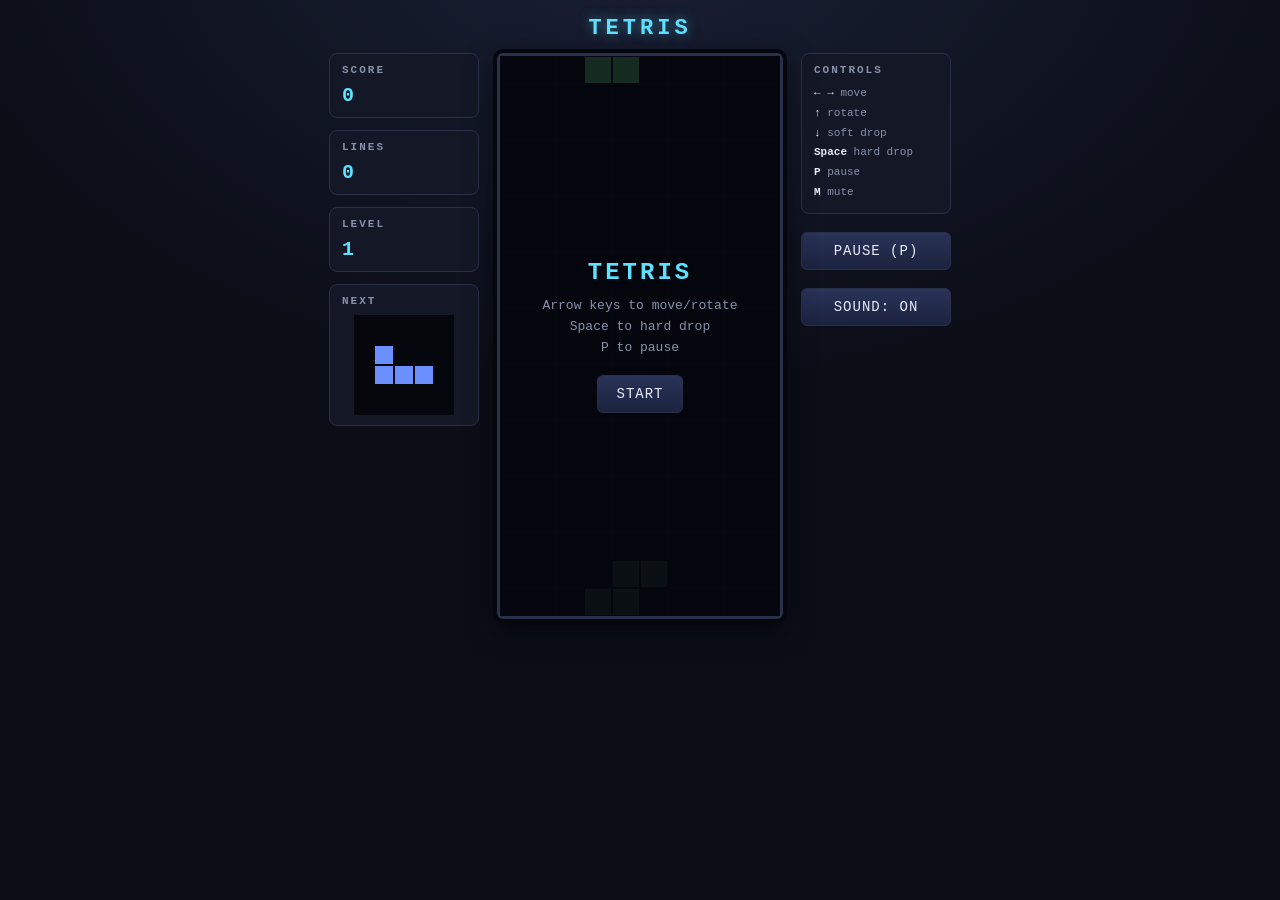
==== index.html @ 600af1f1 "Jdjsnd" ====
<!DOCTYPE html>
<html lang="en">
<head>
<meta charset="UTF-8">
<meta name="viewport" content="width=device-width, initial-scale=1.0, maximum-scale=1.0, user-scalable=no">
<title>Classic Tetris</title>
<style>
  :root{
    --bg:#0b0e17;
    --panel:#141826;
    --panel-border:#2a3049;
    --accent:#5ee1ff;
    --text:#e7ecf7;
    --muted:#8891ab;
    --cell:28px;
  }
  *{box-sizing:border-box;-webkit-tap-highlight-color:transparent;}
  html,body{
    margin:0;padding:0;height:100%;
    background:radial-gradient(1200px 800px at 50% -10%, #1a2036 0%, var(--bg) 60%);
    color:var(--text);
    font-family:'Courier New', ui-monospace, Menlo, monospace;
    overscroll-behavior:none;
    touch-action:none;
    user-select:none;
  }
  #app{
    display:flex;
    flex-direction:column;
    align-items:center;
    min-height:100%;
    padding:16px 12px 12px;
  }
  h1{
    margin:0 0 12px;
    font-size:22px;
    letter-spacing:4px;
    color:var(--accent);
    text-shadow:0 0 12px rgba(94,225,255,.5);
  }
  .layout{
    display:flex;
    gap:18px;
    align-items:flex-start;
    justify-content:center;
    flex-wrap:wrap;
  }
  #boardWrap{
    position:relative;
    border:3px solid var(--panel-border);
    border-radius:6px;
    background:#05070d;
    box-shadow:0 0 0 4px #05070d, 0 10px 30px rgba(0,0,0,.6), inset 0 0 40px rgba(94,225,255,.03);
  }
  canvas{display:block;}
  #overlay{
    position:absolute;
    inset:0;
    display:none;
    align-items:center;
    justify-content:center;
    flex-direction:column;
    gap:10px;
    background:rgba(5,7,13,.85);
    text-align:center;
    padding:20px;
  }
  #overlay.show{display:flex;}
  #overlay h2{
    margin:0;
    color:var(--accent);
    font-size:24px;
    letter-spacing:3px;
  }
  #overlay p{margin:0;color:var(--muted);font-size:13px;line-height:1.6;}
  .btn{
    background:linear-gradient(180deg,#2a3358,#1c2340);
    border:1px solid var(--panel-border);
    color:var(--text);
    padding:10px 18px;
    border-radius:6px;
    font-family:inherit;
    font-size:14px;
    letter-spacing:1px;
    cursor:pointer;
    margin-top:6px;
  }
  .btn:active{transform:translateY(1px);}
  .side{
    display:flex;
    flex-direction:column;
    gap:12px;
    width:150px;
  }
  .panel{
    background:var(--panel);
    border:1px solid var(--panel-border);
    border-radius:8px;
    padding:10px 12px;
  }
  .panel h3{
    margin:0 0 8px;
    font-size:11px;
    letter-spacing:2px;
    color:var(--muted);
    text-transform:uppercase;
  }
  .stat{
    font-size:20px;
    color:var(--accent);
    font-weight:bold;
  }
  #nextCanvas{display:block;margin:0 auto;}
  .controlsInfo{font-size:11px;color:var(--muted);line-height:1.8;}
  .controlsInfo b{color:var(--text);}
  #soundToggle{width:100%;}
  #pauseBtn{width:100%;}

  /* Mobile touch controls */
  #touchControls{
    display:none;
    margin-top:14px;
    width:100%;
    max-width:420px;
    flex-direction:column;
    gap:8px;
  }
  .touchRow{display:flex;gap:8px;justify-content:center;}
  .tbtn{
    flex:1;
    background:linear-gradient(180deg,#2a3358,#1c2340);
    border:1px solid var(--panel-border);
    color:var(--text);
    font-size:20px;
    padding:16px 0;
    border-radius:8px;
    text-align:center;
  }
  .tbtn:active{background:#3a4478;}
  .tbtn.wide{flex:2;}

  @media (max-width: 720px){
    #touchControls{display:flex;}
    h1{font-size:18px;}
    .layout{gap:10px;}
    .side{width:110px;}
    .stat{font-size:16px;}
    .panel{padding:8px;}
    .controlsInfo{display:none;}
  }
</style>
</head>
<body>
<div id="app">
  <h1>TETRIS</h1>
  <div class="layout">
    <div class="side">
      <div class="panel">
        <h3>Score</h3>
        <div class="stat" id="scoreVal">0</div>
      </div>
      <div class="panel">
        <h3>Lines</h3>
        <div class="stat" id="linesVal">0</div>
      </div>
      <div class="panel">
        <h3>Level</h3>
        <div class="stat" id="levelVal">1</div>
      </div>
      <div class="panel">
        <h3>Next</h3>
        <canvas id="nextCanvas" width="100" height="100"></canvas>
      </div>
    </div>

    <div id="boardWrap">
      <canvas id="board" width="280" height="560"></canvas>
      <div id="overlay" class="show">
        <h2 id="overlayTitle">TETRIS</h2>
        <p id="overlayText">Arrow keys to move/rotate<br>Space to hard drop<br>P to pause</p>
        <button class="btn" id="startBtn">START</button>
      </div>
    </div>

    <div class="side">
      <div class="panel">
        <h3>Controls</h3>
        <div class="controlsInfo">
          <b>&larr; &rarr;</b> move<br>
          <b>&uarr;</b> rotate<br>
          <b>&darr;</b> soft drop<br>
          <b>Space</b> hard drop<br>
          <b>P</b> pause<br>
          <b>M</b> mute
        </div>
      </div>
      <button class="btn" id="pauseBtn">PAUSE (P)</button>
      <button class="btn" id="soundToggle">SOUND: ON</button>
    </div>
  </div>

  <div id="touchControls">
    <div class="touchRow">
      <div class="tbtn" id="tLeft">&larr;</div>
      <div class="tbtn" id="tRotate">&uarr;</div>
      <div class="tbtn" id="tRight">&rarr;</div>
    </div>
    <div class="touchRow">
      <div class="tbtn wide" id="tDown">&darr; SOFT</div>
      <div class="tbtn wide" id="tDrop">DROP</div>
    </div>
    <div class="touchRow">
      <div class="tbtn" id="tPause">PAUSE</div>
      <div class="tbtn" id="tSound">SOUND</div>
    </div>
  </div>
</div>

<script>
(function(){
  "use strict";

  // ---------- Config ----------
  const COLS = 10, ROWS = 20;
  let CELL = 28;
  const canvas = document.getElementById('board');
  const ctx = canvas.getContext('2d');
  const nextCanvas = document.getElementById('nextCanvas');
  const nctx = nextCanvas.getContext('2d');

  function fitCanvas(){
    // Fit board to viewport on small screens
    const maxW = Math.min(window.innerWidth - 24, 400);
    const wrapW = Math.min(maxW, 280);
    CELL = Math.floor(wrapW / COLS);
    canvas.width = CELL * COLS;
    canvas.height = CELL * ROWS;
  }
  fitCanvas();
  window.addEventListener('resize', ()=>{ fitCanvas(); draw(); });

  const COLORS = {
    I:'#5ee1ff', O:'#ffe45e', T:'#c06bff', S:'#6bff8f',
    Z:'#ff6b6b', J:'#6b8fff', L:'#ffab5e'
  };

  const SHAPES = {
    I: [[0,1],[1,1],[2,1],[3,1]],
    O: [[1,0],[2,0],[1,1],[2,1]],
    T: [[1,0],[0,1],[1,1],[2,1]],
    S: [[1,0],[2,0],[0,1],[1,1]],
    Z: [[0,0],[1,0],[1,1],[2,1]],
    J: [[0,0],[0,1],[1,1],[2,1]],
    L: [[2,0],[0,1],[1,1],[2,1]]
  };
  const PIECE_KEYS = Object.keys(SHAPES);

  // ---------- Audio (WebAudio, no external files) ----------
  let audioCtx = null;
  let soundOn = true;
  function ensureAudio(){
    if(!audioCtx){
      try{ audioCtx = new (window.AudioContext || window.webkitAudioContext)(); }catch(e){ soundOn=false; }
    }
  }
  function beep(freq, dur, type, vol){
    if(!soundOn) return;
    ensureAudio();
    if(!audioCtx) return;
    const t0 = audioCtx.currentTime;
    const osc = audioCtx.createOscillator();
    const gain = audioCtx.createGain();
    osc.type = type || 'square';
    osc.frequency.setValueAtTime(freq, t0);
    gain.gain.setValueAtTime((vol!==undefined?vol:0.15), t0);
    gain.gain.exponentialRampToValueAtTime(0.001, t0 + dur);
    osc.connect(gain).connect(audioCtx.destination);
    osc.start(t0);
    osc.stop(t0 + dur);
  }
  const sfx = {
    move: ()=>beep(220,0.05,'square',0.06),
    rotate: ()=>beep(330,0.07,'square',0.08),
    drop: ()=>beep(110,0.08,'sawtooth',0.12),
    lock: ()=>beep(150,0.06,'square',0.1),
    lineClear: (n)=>{
      const base = 440;
      for(let i=0;i<n;i++){
        setTimeout(()=>beep(base + i*140, 0.12, 'triangle', 0.15), i*70);
      }
    },
    levelUp: ()=>{ beep(523,0.1,'triangle',0.15); setTimeout(()=>beep(659,0.12,'triangle',0.15),100); setTimeout(()=>beep(784,0.18,'triangle',0.18),220); },
    gameOver: ()=>{ beep(220,0.2,'sawtooth',0.15); setTimeout(()=>beep(175,0.2,'sawtooth',0.15),200); setTimeout(()=>beep(110,0.4,'sawtooth',0.18),400); }
  };

  // ---------- Game state ----------
  let grid, current, nextPiece, score, lines, level, dropInterval, dropTimer, lastTime;
  let gameOver, paused, running;
  let softDropping = false;

  function emptyGrid(){
    const g = [];
    for(let r=0;r<ROWS;r++) g.push(new Array(COLS).fill(null));
    return g;
  }

  function randomPiece(){
    const key = PIECE_KEYS[Math.floor(Math.random()*PIECE_KEYS.length)];
    return newPieceFromKey(key);
  }
  function newPieceFromKey(key){
    return {
      key: key,
      cells: SHAPES[key].map(c=>c.slice()),
      color: COLORS[key],
      x: 3, y: -1,
      rot: 0
    };
  }

  function resetGame(){
    grid = emptyGrid();
    score = 0; lines = 0; level = 1;
    dropInterval = 800;
    gameOver = false; paused = false;
    current = randomPiece();
    nextPiece = randomPiece();
    updateStats();
    lastTime = performance.now();
    dropTimer = 0;
  }

  function updateStats(){
    document.getElementById('scoreVal').textContent = score;
    document.getElementById('linesVal').textContent = lines;
    document.getElementById('levelVal').textContent = level;
  }

  // ---------- Collision & rotation ----------
  function cellsAt(piece, ox, oy){
    return piece.cells.map(([cx,cy])=>[cx+ (ox!==undefined?ox:piece.x), cy+(oy!==undefined?oy:piece.y)]);
  }

  function collides(piece, ox, oy, cells){
    const pts = cells || cellsAt(piece, ox, oy);
    for(const [x,y] of pts){
      if(x<0 || x>=COLS || y>=ROWS) return true;
      if(y>=0 && grid[y][x]) return true;
    }
    return false;
  }

  function rotatePiece(piece){
    if(piece.key === 'O') return piece.cells.map(c=>c.slice());
    // rotate around approximate center using simple matrix rotation on a 4x4-ish local grid
    const cx = 1, cy = 1; // pivot approx
    return piece.cells.map(([x,y])=>{
      const rx = cx - (y - cy);
      const ry = cy + (x - cx);
      return [rx, ry];
    });
  }

  function tryRotate(){
    const rotated = rotatePiece(current);
    const test = {...current, cells: rotated};
    const kicks = [0,-1,1,-2,2];
    for(const k of kicks){
      if(!collides(test, current.x + k, current.y)){
        current.cells = rotated;
        current.x += k;
        sfx.rotate();
        draw();
        return;
      }
    }
  }

  function move(dx){
    if(!collides(current, current.x+dx, current.y)){
      current.x += dx;
      sfx.move();
      draw();
    }
  }

  function softDrop(){
    if(!collides(current, current.x, current.y+1)){
      current.y += 1;
      score += 1;
      updateStats();
    } else {
      lockPiece();
    }
    draw();
  }

  function hardDrop(){
    let dist = 0;
    while(!collides(current, current.x, current.y+1)){
      current.y += 1;
      dist++;
    }
    score += dist*2;
    sfx.drop();
    lockPiece();
    draw();
  }

  function lockPiece(){
    const pts = cellsAt(current);
    for(const [x,y] of pts){
      if(y<0){ // topped out
        triggerGameOver();
        return;
      }
      grid[y][x] = current.color;
    }
    sfx.lock();
    clearLines();
    current = nextPiece;
    nextPiece = randomPiece();
    drawNext();
    if(collides(current, current.x, current.y)){
      triggerGameOver();
    }
  }

  function clearLines(){
    let cleared = [];
    for(let r=0;r<ROWS;r++){
      if(grid[r].every(c=>c!==null)) cleared.push(r);
    }
    if(cleared.length){
      for(const r of cleared){
        grid.splice(r,1);
        grid.unshift(new Array(COLS).fill(null));
      }
      const points = [0,100,300,500,800][cleared.length] * level;
      score += points;
      lines += cleared.length;
      const newLevel = Math.floor(lines/10) + 1;
      if(newLevel !== level){
        level = newLevel;
        dropInterval = Math.max(100, 800 - (level-1)*70);
        sfx.levelUp();
      }
      sfx.lineClear(cleared.length);
      updateStats();
    }
  }

  function triggerGameOver(){
    gameOver = true;
    running = false;
    sfx.gameOver();
    showOverlay('GAME OVER', `Score: ${score} &nbsp;|&nbsp; Lines: ${lines}`, 'PLAY AGAIN');
  }

  // ---------- Drawing ----------
  function drawCell(c, r, color){
    const x = c*CELL, y = r*CELL;
    ctx.fillStyle = color;
    ctx.fillRect(x+1, y+1, CELL-2, CELL-2);
    ctx.strokeStyle = 'rgba(255,255,255,0.15)';
    ctx.lineWidth = 1;
    ctx.strokeRect(x+1.5, y+1.5, CELL-3, CELL-3);
    // inner highlight
    ctx.fillStyle = 'rgba(255,255,255,0.12)';
    ctx.fillRect(x+1, y+1, CELL-2, 3);
  }

  function draw(){
    ctx.fillStyle = '#05070d';
    ctx.fillRect(0,0,canvas.width,canvas.height);

    // grid lines
    ctx.strokeStyle = 'rgba(255,255,255,0.04)';
    for(let c=0;c<=COLS;c++){
      ctx.beginPath(); ctx.moveTo(c*CELL,0); ctx.lineTo(c*CELL,canvas.height); ctx.stroke();
    }
    for(let r=0;r<=ROWS;r++){
      ctx.beginPath(); ctx.moveTo(0,r*CELL); ctx.lineTo(canvas.width,r*CELL); ctx.stroke();
    }

    // locked cells
    for(let r=0;r<ROWS;r++){
      for(let c=0;c<COLS;c++){
        if(grid[r][c]) drawCell(c,r,grid[r][c]);
      }
    }

    if(!gameOver && current){
      // ghost piece
      let ghostY = current.y;
      while(!collides(current, current.x, ghostY+1)) ghostY++;
      ctx.globalAlpha = 0.25;
      for(const [x,y] of cellsAt(current, current.x, ghostY)){
        if(y>=0) drawCell(x,y,current.color);
      }
      ctx.globalAlpha = 1;

      // current piece
      for(const [x,y] of cellsAt(current)){
        if(y>=0) drawCell(x,y,current.color);
      }
    }
  }

  function drawNext(){
    nctx.fillStyle = '#05070d';
    nctx.fillRect(0,0,nextCanvas.width,nextCanvas.height);
    if(!nextPiece) return;
    const cs = 20;
    const xs = nextPiece.cells.map(c=>c[0]);
    const ys = nextPiece.cells.map(c=>c[1]);
    const minX = Math.min(...xs), maxX = Math.max(...xs);
    const minY = Math.min(...ys), maxY = Math.max(...ys);
    const w = (maxX-minX+1)*cs, h = (maxY-minY+1)*cs;
    const offX = (nextCanvas.width - w)/2 - minX*cs;
    const offY = (nextCanvas.height - h)/2 - minY*cs;
    nctx.fillStyle = nextPiece.color;
    for(const [x,y] of nextPiece.cells){
      nctx.fillRect(x*cs+offX+1, y*cs+offY+1, cs-2, cs-2);
    }
  }

  // ---------- Overlay ----------
  const overlay = document.getElementById('overlay');
  const overlayTitle = document.getElementById('overlayTitle');
  const overlayText = document.getElementById('overlayText');
  const startBtn = document.getElementById('startBtn');

  function showOverlay(title, html, btnLabel){
    overlayTitle.textContent = title;
    overlayText.innerHTML = html;
    startBtn.textContent = btnLabel;
    overlay.classList.add('show');
  }
  function hideOverlay(){
    overlay.classList.remove('show');
  }

  function startGame(){
    ensureAudio();
    if(audioCtx && audioCtx.state === 'suspended') audioCtx.resume();
    resetGame();
    drawNext();
    draw();
    hideOverlay();
    running = true;
    paused = false;
    document.getElementById('pauseBtn').textContent = 'PAUSE (P)';
    lastTime = performance.now();
    requestAnimationFrame(loop);
  }

  startBtn.addEventListener('click', startGame);

  // ---------- Pause ----------
  function togglePause(){
    if(!running || gameOver) return;
    paused = !paused;
    document.getElementById('pauseBtn').textContent = paused ? 'RESUME (P)' : 'PAUSE (P)';
    if(paused){
      showOverlay('PAUSED', 'Press P or tap Resume to continue', 'RESUME');
    } else {
      hideOverlay();
      lastTime = performance.now();
    }
  }
  document.getElementById('pauseBtn').addEventListener('click', togglePause);
  document.getElementById('tPause').addEventListener('click', togglePause);

  // when overlay's button is used to resume from pause, hijack startBtn behavior
  startBtn.addEventListener('click', function(){
    if(paused && running){
      // resuming instead of starting new game
    }
  });
  // Fix: separate logic so start button resumes if paused
  startBtn.addEventListener('click', function(e){
    if(gameOver || !running){
      // normal start already handled above via startGame (guard double-call)
    }
  }, true);

  // Rebuild click handling cleanly:
  startBtn.onclick = function(){
    if(running && paused){
      togglePause();
    } else {
      startGame();
    }
  };

  // ---------- Sound toggle ----------
  function updateSoundBtn(){
    document.getElementById('soundToggle').textContent = 'SOUND: ' + (soundOn ? 'ON' : 'OFF');
  }
  document.getElementById('soundToggle').addEventListener('click', ()=>{
    soundOn = !soundOn;
    updateSoundBtn();
  });
  document.getElementById('tSound').addEventListener('click', ()=>{
    soundOn = !soundOn;
    updateSoundBtn();
  });

  // ---------- Keyboard ----------
  const keyState = {};
  document.addEventListener('keydown', (e)=>{
    const k = e.key.toLowerCase();
    if(['arrowleft','arrowright','arrowup','arrowdown',' '].includes(k)) e.preventDefault();

    if(k === 'p'){ togglePause(); return; }
    if(k === 'm'){ soundOn = !soundOn; updateSoundBtn(); return; }
    if(!running || paused || gameOver) return;

    if(k === 'arrowleft'){ move(-1); }
    else if(k === 'arrowright'){ move(1); }
    else if(k === 'arrowup'){ tryRotate(); }
    else if(k === 'arrowdown'){ softDrop(); }
    else if(k === ' '){ hardDrop(); }
  });

  // ---------- Touch controls ----------
  function bindHold(el, fn, repeatDelay, repeatEvery){
    let interval=null, timeout=null;
    const start = (e)=>{
      e.preventDefault();
      if(!running || paused || gameOver) return;
      fn();
      timeout = setTimeout(()=>{
        interval = setInterval(fn, repeatEvery||100);
      }, repeatDelay||300);
    };
    const stop = (e)=>{
      if(e) e.preventDefault();
      clearTimeout(timeout); clearInterval(interval);
    };
    el.addEventListener('touchstart', start, {passive:false});
    el.addEventListener('touchend', stop, {passive:false});
    el.addEventListener('touchcancel', stop, {passive:false});
    el.addEventListener('mousedown', start);
    document.addEventListener('mouseup', stop);
  }

  bindHold(document.getElementById('tLeft'), ()=>move(-1));
  bindHold(document.getElementById('tRight'), ()=>move(1));
  document.getElementById('tRotate').addEventListener('touchstart', (e)=>{e.preventDefault(); if(running&&!paused&&!gameOver) tryRotate();}, {passive:false});
  document.getElementById('tRotate').addEventListener('click', ()=>{ if(running&&!paused&&!gameOver) tryRotate(); });
  bindHold(document.getElementById('tDown'), ()=>softDrop(), 200, 60);
  document.getElementById('tDrop').addEventListener('touchstart', (e)=>{e.preventDefault(); if(running&&!paused&&!gameOver) hardDrop();}, {passive:false});
  document.getElementById('tDrop').addEventListener('click', ()=>{ if(running&&!paused&&!gameOver) hardDrop(); });

  // swipe support on board for mobile
  let touchStartX=null, touchStartY=null, touchMoved=false;
  canvas.addEventListener('touchstart', (e)=>{
    const t = e.touches[0];
    touchStartX = t.clientX; touchStartY = t.clientY; touchMoved=false;
  }, {passive:true});
  canvas.addEventListener('touchmove', (e)=>{
    if(touchStartX===null || !running || paused || gameOver) return;
    const t = e.touches[0];
    const dx = t.clientX - touchStartX;
    const dy = t.clientY - touchStartY;
    if(Math.abs(dx) > 30){
      move(dx>0?1:-1);
      touchStartX = t.clientX;
      touchMoved = true;
    } else if(dy > 40){
      softDrop();
      touchStartY = t.clientY;
      touchMoved = true;
    }
  }, {passive:true});
  canvas.addEventListener('touchend', (e)=>{
    if(!touchMoved && running && !paused && !gameOver){
      tryRotate();
    }
    touchStartX = null; touchStartY = null;
  });

  // ---------- Game loop ----------
  function loop(now){
    if(!running) return;
    if(!paused && !gameOver){
      const dt = now - lastTime;
      lastTime = now;
      dropTimer += dt;
      if(dropTimer > dropInterval){
        dropTimer = 0;
        if(!collides(current, current.x, current.y+1)){
          current.y += 1;
        } else {
          lockPiece();
        }
        draw();
      }
    }
    requestAnimationFrame(loop);
  }

  // initial paint
  resetGame();
  drawNext();
  draw();
  updateSoundBtn();
})();
</script>
</body>
</html>
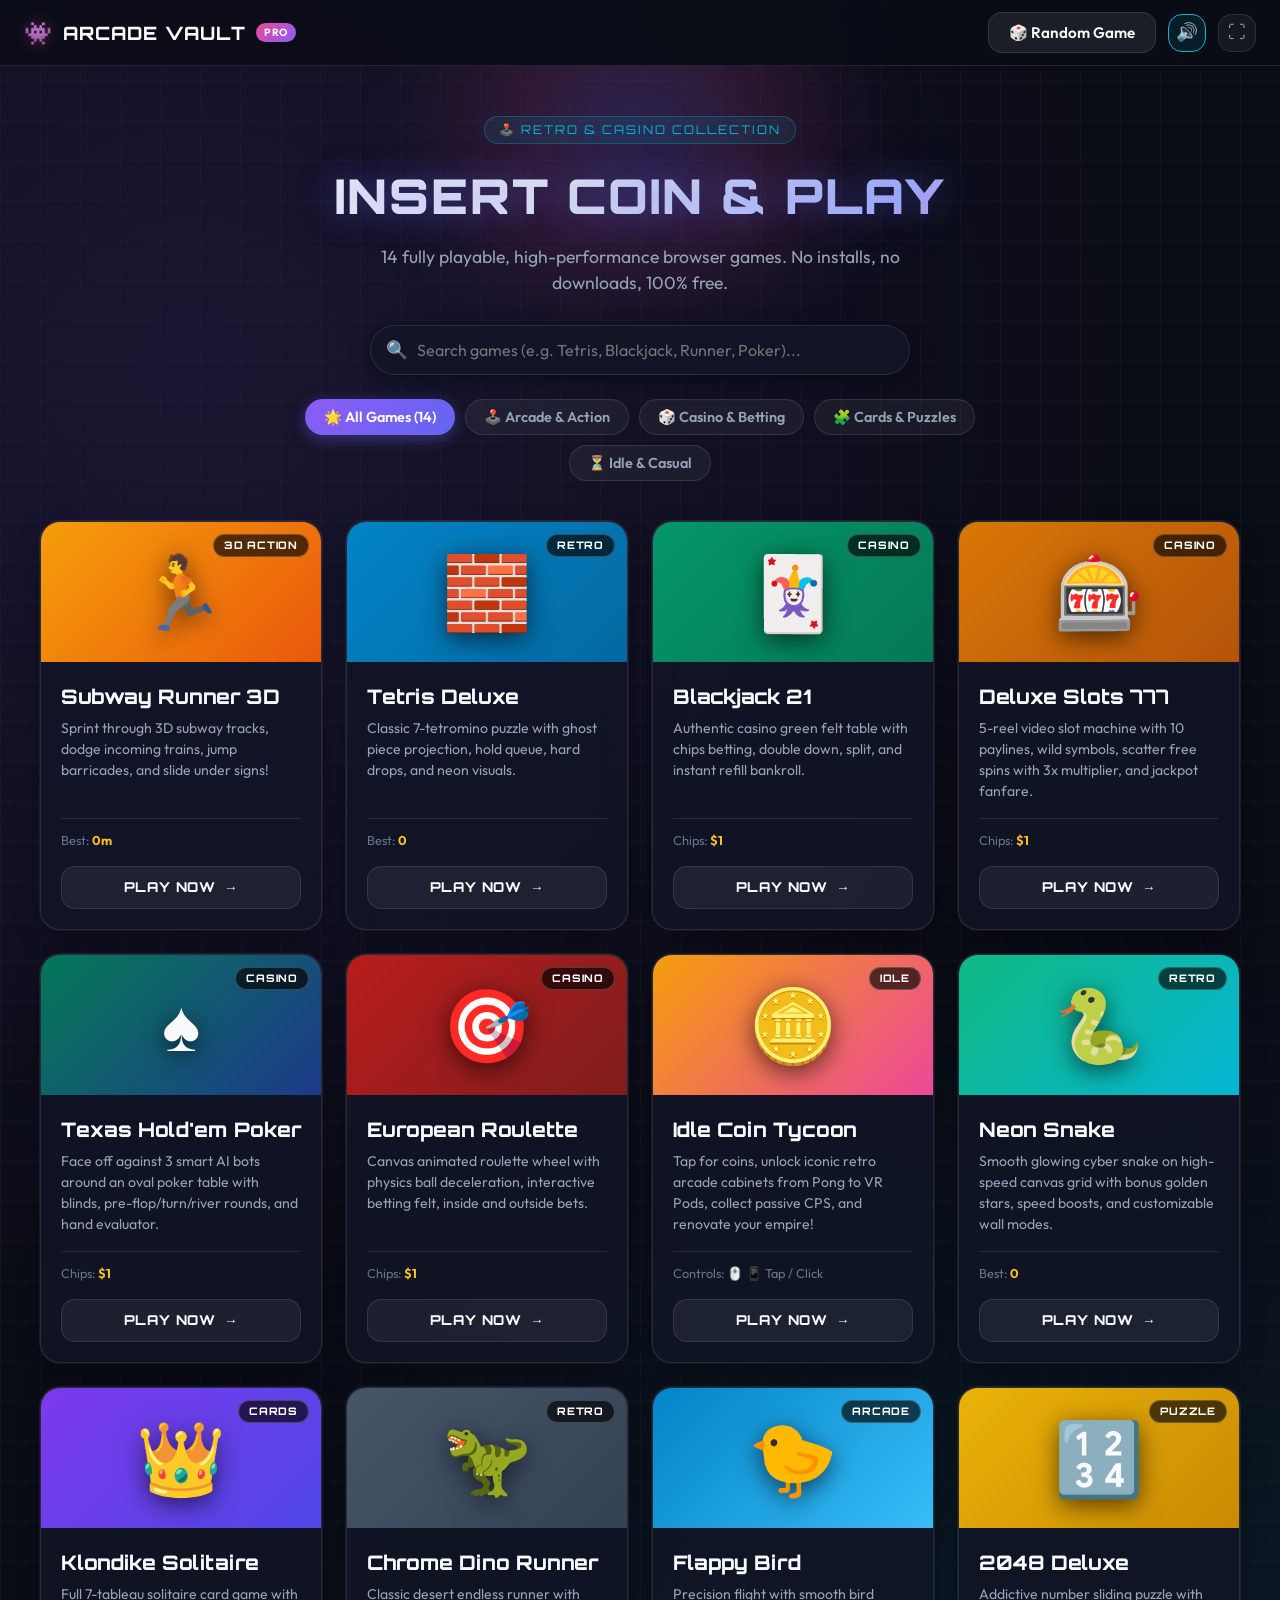
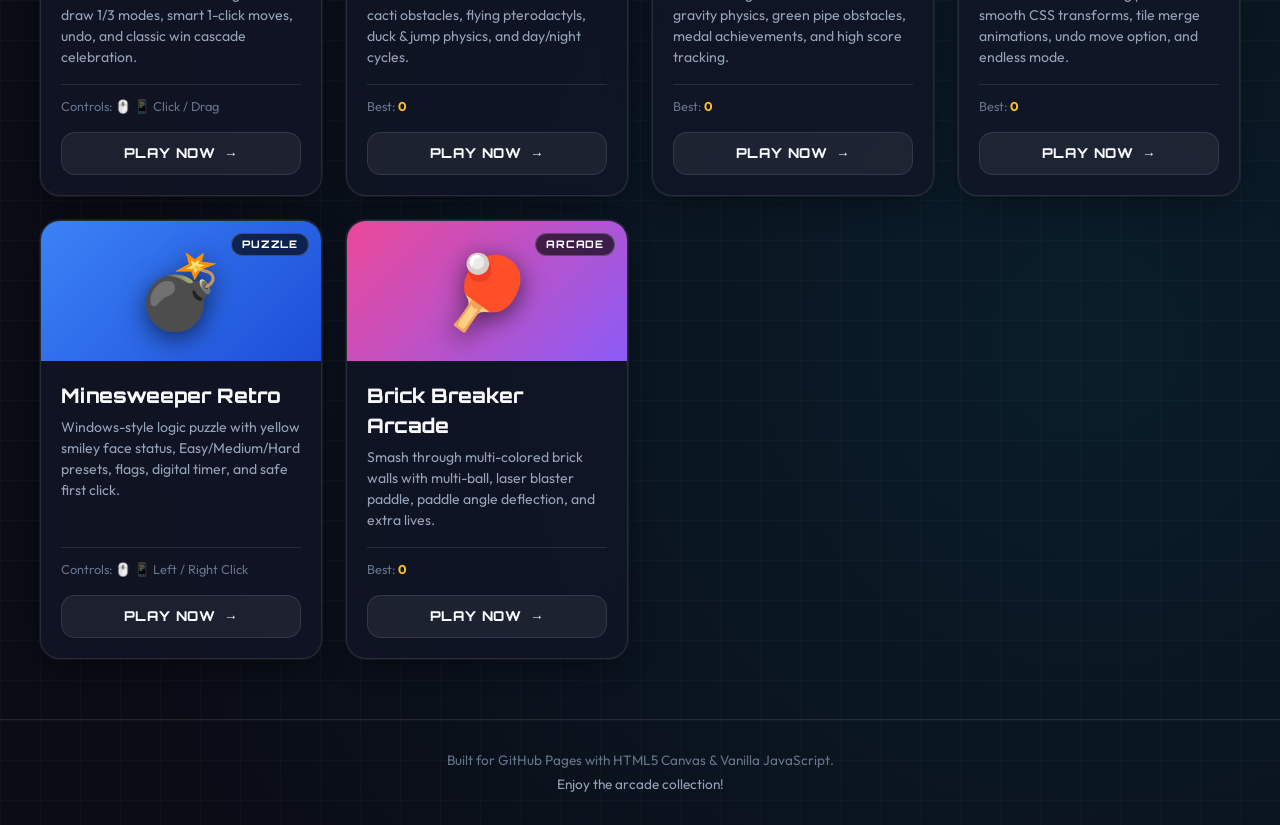
==== commit 4802a3d1: "added MORE GAMES HELL YEAHH" ====
--- a/index.html
+++ b/index.html
@@ -1,713 +1,85 @@
 <!DOCTYPE html>
 <html lang="en">
 <head>
-<meta charset="UTF-8">
-<meta name="viewport" content="width=device-width, initial-scale=1.0, maximum-scale=1.0, user-scalable=no">
-<title>Classic Tetris</title>
-<style>
-  :root{
-    --bg:#0b0e17;
-    --panel:#141826;
-    --panel-border:#2a3049;
-    --accent:#5ee1ff;
-    --text:#e7ecf7;
-    --muted:#8891ab;
-    --cell:28px;
-  }
-  *{box-sizing:border-box;-webkit-tap-highlight-color:transparent;}
-  html,body{
-    margin:0;padding:0;height:100%;
-    background:radial-gradient(1200px 800px at 50% -10%, #1a2036 0%, var(--bg) 60%);
-    color:var(--text);
-    font-family:'Courier New', ui-monospace, Menlo, monospace;
-    overscroll-behavior:none;
-    touch-action:none;
-    user-select:none;
-  }
-  #app{
-    display:flex;
-    flex-direction:column;
-    align-items:center;
-    min-height:100%;
-    padding:16px 12px 12px;
-  }
-  h1{
-    margin:0 0 12px;
-    font-size:22px;
-    letter-spacing:4px;
-    color:var(--accent);
-    text-shadow:0 0 12px rgba(94,225,255,.5);
-  }
-  .layout{
-    display:flex;
-    gap:18px;
-    align-items:flex-start;
-    justify-content:center;
-    flex-wrap:wrap;
-  }
-  #boardWrap{
-    position:relative;
-    border:3px solid var(--panel-border);
-    border-radius:6px;
-    background:#05070d;
-    box-shadow:0 0 0 4px #05070d, 0 10px 30px rgba(0,0,0,.6), inset 0 0 40px rgba(94,225,255,.03);
-  }
-  canvas{display:block;}
-  #overlay{
-    position:absolute;
-    inset:0;
-    display:none;
-    align-items:center;
-    justify-content:center;
-    flex-direction:column;
-    gap:10px;
-    background:rgba(5,7,13,.85);
-    text-align:center;
-    padding:20px;
-  }
-  #overlay.show{display:flex;}
-  #overlay h2{
-    margin:0;
-    color:var(--accent);
-    font-size:24px;
-    letter-spacing:3px;
-  }
-  #overlay p{margin:0;color:var(--muted);font-size:13px;line-height:1.6;}
-  .btn{
-    background:linear-gradient(180deg,#2a3358,#1c2340);
-    border:1px solid var(--panel-border);
-    color:var(--text);
-    padding:10px 18px;
-    border-radius:6px;
-    font-family:inherit;
-    font-size:14px;
-    letter-spacing:1px;
-    cursor:pointer;
-    margin-top:6px;
-  }
-  .btn:active{transform:translateY(1px);}
-  .side{
-    display:flex;
-    flex-direction:column;
-    gap:12px;
-    width:150px;
-  }
-  .panel{
-    background:var(--panel);
-    border:1px solid var(--panel-border);
-    border-radius:8px;
-    padding:10px 12px;
-  }
-  .panel h3{
-    margin:0 0 8px;
-    font-size:11px;
-    letter-spacing:2px;
-    color:var(--muted);
-    text-transform:uppercase;
-  }
-  .stat{
-    font-size:20px;
-    color:var(--accent);
-    font-weight:bold;
-  }
-  #nextCanvas{display:block;margin:0 auto;}
-  .controlsInfo{font-size:11px;color:var(--muted);line-height:1.8;}
-  .controlsInfo b{color:var(--text);}
-  #soundToggle{width:100%;}
-  #pauseBtn{width:100%;}
-
-  /* Mobile touch controls */
-  #touchControls{
-    display:none;
-    margin-top:14px;
-    width:100%;
-    max-width:420px;
-    flex-direction:column;
-    gap:8px;
-  }
-  .touchRow{display:flex;gap:8px;justify-content:center;}
-  .tbtn{
-    flex:1;
-    background:linear-gradient(180deg,#2a3358,#1c2340);
-    border:1px solid var(--panel-border);
-    color:var(--text);
-    font-size:20px;
-    padding:16px 0;
-    border-radius:8px;
-    text-align:center;
-  }
-  .tbtn:active{background:#3a4478;}
-  .tbtn.wide{flex:2;}
-
-  @media (max-width: 720px){
-    #touchControls{display:flex;}
-    h1{font-size:18px;}
-    .layout{gap:10px;}
-    .side{width:110px;}
-    .stat{font-size:16px;}
-    .panel{padding:8px;}
-    .controlsInfo{display:none;}
-  }
-</style>
+  <meta charset="UTF-8">
+  <meta name="viewport" content="width=device-width, initial-scale=1.0">
+  <title>Arcade Vault | Instant Web Games Collection</title>
+  <meta name="description" content="Play 14 free instant arcade games: Tetris, Blackjack, Snake, Solitaire, Subway Runner, Dino, Flappy Bird, Slots, Roulette, Poker, 2048, and Idle Tycoon.">
+  <link rel="stylesheet" href="./shared/css/shared.css">
+  <link rel="stylesheet" href="./portal.css">
 </head>
 <body>
-<div id="app">
-  <h1>TETRIS</h1>
-  <div class="layout">
-    <div class="side">
-      <div class="panel">
-        <h3>Score</h3>
-        <div class="stat" id="scoreVal">0</div>
-      </div>
-      <div class="panel">
-        <h3>Lines</h3>
-        <div class="stat" id="linesVal">0</div>
-      </div>
-      <div class="panel">
-        <h3>Level</h3>
-        <div class="stat" id="levelVal">1</div>
-      </div>
-      <div class="panel">
-        <h3>Next</h3>
-        <canvas id="nextCanvas" width="100" height="100"></canvas>
-      </div>
+  <!-- Top Navigation Header -->
+  <header class="arcade-nav">
+    <div class="arcade-nav-left">
+      <a href="./index.html" class="arcade-nav-brand">
+        <span class="brand-icon">👾</span>
+        <span class="brand-text">ARCADE VAULT</span>
+        <span class="brand-badge">PRO</span>
+      </a>
     </div>
 
-    <div id="boardWrap">
-      <canvas id="board" width="280" height="560"></canvas>
-      <div id="overlay" class="show">
-        <h2 id="overlayTitle">TETRIS</h2>
-        <p id="overlayText">Arrow keys to move/rotate<br>Space to hard drop<br>P to pause</p>
-        <button class="btn" id="startBtn">START</button>
+    <div class="arcade-nav-right">
+      <button class="btn-secondary" id="btn-random-game" title="Pick a random game">
+        <span>🎲</span>
+        <span class="btn-text">Random Game</span>
+      </button>
+      <button class="nav-icon-btn active" id="portal-btn-sound" title="Toggle Sound">
+        <span id="portal-sound-icon">🔊</span>
+      </button>
+      <button class="nav-icon-btn" id="portal-btn-fullscreen" title="Toggle Fullscreen">
+        <span>⛶</span>
+      </button>
+    </div>
+  </header>
+
+  <!-- Hero Section -->
+  <section class="portal-hero">
+    <div class="hero-glow"></div>
+    <div class="hero-content">
+      <span class="hero-tag">🕹️ RETRO & CASINO COLLECTION</span>
+      <h1 class="hero-title">INSERT COIN & PLAY</h1>
+      <p class="hero-sub">
+        14 fully playable, high-performance browser games. No installs, no downloads, 100% free.
+      </p>
+
+      <!-- Global Search & Filter Bar -->
+      <div class="search-bar-wrap">
+        <span class="search-icon">🔍</span>
+        <input type="text" id="game-search-input" placeholder="Search games (e.g. Tetris, Blackjack, Runner, Poker)..." autocomplete="off">
+        <button id="search-clear-btn" class="search-clear hidden">&times;</button>
       </div>
+
+      <!-- Category Filter Tabs -->
+      <nav class="category-tabs" id="category-tabs">
+        <button class="cat-tab active" data-cat="all">🌟 All Games (14)</button>
+        <button class="cat-tab" data-cat="arcade">🕹️ Arcade & Action</button>
+        <button class="cat-tab" data-cat="casino">🎲 Casino & Betting</button>
+        <button class="cat-tab" data-cat="puzzle">🧩 Cards & Puzzles</button>
+        <button class="cat-tab" data-cat="idle">⏳ Idle & Casual</button>
+      </nav>
     </div>
+  </section>
 
-    <div class="side">
-      <div class="panel">
-        <h3>Controls</h3>
-        <div class="controlsInfo">
-          <b>&larr; &rarr;</b> move<br>
-          <b>&uarr;</b> rotate<br>
-          <b>&darr;</b> soft drop<br>
-          <b>Space</b> hard drop<br>
-          <b>P</b> pause<br>
-          <b>M</b> mute
-        </div>
-      </div>
-      <button class="btn" id="pauseBtn">PAUSE (P)</button>
-      <button class="btn" id="soundToggle">SOUND: ON</button>
+  <!-- Games Grid -->
+  <main class="portal-main">
+    <div class="games-grid" id="games-grid">
+      <!-- Injected dynamically by portal.js -->
     </div>
+  </main>
+
+  <!-- Footer -->
+  <footer class="portal-footer">
+    <p>Built for GitHub Pages with HTML5 Canvas & Vanilla JavaScript.</p>
+    <p class="footer-sub">Enjoy the arcade collection!</p>
+  </footer>
+
+  <div class="arcade-toast" id="arcade-global-toast">
+    <span id="toast-icon">✨</span>
+    <span id="toast-message">Notification</span>
   </div>
 
-  <div id="touchControls">
-    <div class="touchRow">
-      <div class="tbtn" id="tLeft">&larr;</div>
-      <div class="tbtn" id="tRotate">&uarr;</div>
-      <div class="tbtn" id="tRight">&rarr;</div>
-    </div>
-    <div class="touchRow">
-      <div class="tbtn wide" id="tDown">&darr; SOFT</div>
-      <div class="tbtn wide" id="tDrop">DROP</div>
-    </div>
-    <div class="touchRow">
-      <div class="tbtn" id="tPause">PAUSE</div>
-      <div class="tbtn" id="tSound">SOUND</div>
-    </div>
-  </div>
-</div>
-
-<script>
-(function(){
-  "use strict";
-
-  // ---------- Config ----------
-  const COLS = 10, ROWS = 20;
-  let CELL = 28;
-  const canvas = document.getElementById('board');
-  const ctx = canvas.getContext('2d');
-  const nextCanvas = document.getElementById('nextCanvas');
-  const nctx = nextCanvas.getContext('2d');
-
-  function fitCanvas(){
-    // Fit board to viewport on small screens
-    const maxW = Math.min(window.innerWidth - 24, 400);
-    const wrapW = Math.min(maxW, 280);
-    CELL = Math.floor(wrapW / COLS);
-    canvas.width = CELL * COLS;
-    canvas.height = CELL * ROWS;
-  }
-  fitCanvas();
-  window.addEventListener('resize', ()=>{ fitCanvas(); draw(); });
-
-  const COLORS = {
-    I:'#5ee1ff', O:'#ffe45e', T:'#c06bff', S:'#6bff8f',
-    Z:'#ff6b6b', J:'#6b8fff', L:'#ffab5e'
-  };
-
-  const SHAPES = {
-    I: [[0,1],[1,1],[2,1],[3,1]],
-    O: [[1,0],[2,0],[1,1],[2,1]],
-    T: [[1,0],[0,1],[1,1],[2,1]],
-    S: [[1,0],[2,0],[0,1],[1,1]],
-    Z: [[0,0],[1,0],[1,1],[2,1]],
-    J: [[0,0],[0,1],[1,1],[2,1]],
-    L: [[2,0],[0,1],[1,1],[2,1]]
-  };
-  const PIECE_KEYS = Object.keys(SHAPES);
-
-  // ---------- Audio (WebAudio, no external files) ----------
-  let audioCtx = null;
-  let soundOn = true;
-  function ensureAudio(){
-    if(!audioCtx){
-      try{ audioCtx = new (window.AudioContext || window.webkitAudioContext)(); }catch(e){ soundOn=false; }
-    }
-  }
-  function beep(freq, dur, type, vol){
-    if(!soundOn) return;
-    ensureAudio();
-    if(!audioCtx) return;
-    const t0 = audioCtx.currentTime;
-    const osc = audioCtx.createOscillator();
-    const gain = audioCtx.createGain();
-    osc.type = type || 'square';
-    osc.frequency.setValueAtTime(freq, t0);
-    gain.gain.setValueAtTime((vol!==undefined?vol:0.15), t0);
-    gain.gain.exponentialRampToValueAtTime(0.001, t0 + dur);
-    osc.connect(gain).connect(audioCtx.destination);
-    osc.start(t0);
-    osc.stop(t0 + dur);
-  }
-  const sfx = {
-    move: ()=>beep(220,0.05,'square',0.06),
-    rotate: ()=>beep(330,0.07,'square',0.08),
-    drop: ()=>beep(110,0.08,'sawtooth',0.12),
-    lock: ()=>beep(150,0.06,'square',0.1),
-    lineClear: (n)=>{
-      const base = 440;
-      for(let i=0;i<n;i++){
-        setTimeout(()=>beep(base + i*140, 0.12, 'triangle', 0.15), i*70);
-      }
-    },
-    levelUp: ()=>{ beep(523,0.1,'triangle',0.15); setTimeout(()=>beep(659,0.12,'triangle',0.15),100); setTimeout(()=>beep(784,0.18,'triangle',0.18),220); },
-    gameOver: ()=>{ beep(220,0.2,'sawtooth',0.15); setTimeout(()=>beep(175,0.2,'sawtooth',0.15),200); setTimeout(()=>beep(110,0.4,'sawtooth',0.18),400); }
-  };
-
-  // ---------- Game state ----------
-  let grid, current, nextPiece, score, lines, level, dropInterval, dropTimer, lastTime;
-  let gameOver, paused, running;
-  let softDropping = false;
-
-  function emptyGrid(){
-    const g = [];
-    for(let r=0;r<ROWS;r++) g.push(new Array(COLS).fill(null));
-    return g;
-  }
-
-  function randomPiece(){
-    const key = PIECE_KEYS[Math.floor(Math.random()*PIECE_KEYS.length)];
-    return newPieceFromKey(key);
-  }
-  function newPieceFromKey(key){
-    return {
-      key: key,
-      cells: SHAPES[key].map(c=>c.slice()),
-      color: COLORS[key],
-      x: 3, y: -1,
-      rot: 0
-    };
-  }
-
-  function resetGame(){
-    grid = emptyGrid();
-    score = 0; lines = 0; level = 1;
-    dropInterval = 800;
-    gameOver = false; paused = false;
-    current = randomPiece();
-    nextPiece = randomPiece();
-    updateStats();
-    lastTime = performance.now();
-    dropTimer = 0;
-  }
-
-  function updateStats(){
-    document.getElementById('scoreVal').textContent = score;
-    document.getElementById('linesVal').textContent = lines;
-    document.getElementById('levelVal').textContent = level;
-  }
-
-  // ---------- Collision & rotation ----------
-  function cellsAt(piece, ox, oy){
-    return piece.cells.map(([cx,cy])=>[cx+ (ox!==undefined?ox:piece.x), cy+(oy!==undefined?oy:piece.y)]);
-  }
-
-  function collides(piece, ox, oy, cells){
-    const pts = cells || cellsAt(piece, ox, oy);
-    for(const [x,y] of pts){
-      if(x<0 || x>=COLS || y>=ROWS) return true;
-      if(y>=0 && grid[y][x]) return true;
-    }
-    return false;
-  }
-
-  function rotatePiece(piece){
-    if(piece.key === 'O') return piece.cells.map(c=>c.slice());
-    // rotate around approximate center using simple matrix rotation on a 4x4-ish local grid
-    const cx = 1, cy = 1; // pivot approx
-    return piece.cells.map(([x,y])=>{
-      const rx = cx - (y - cy);
-      const ry = cy + (x - cx);
-      return [rx, ry];
-    });
-  }
-
-  function tryRotate(){
-    const rotated = rotatePiece(current);
-    const test = {...current, cells: rotated};
-    const kicks = [0,-1,1,-2,2];
-    for(const k of kicks){
-      if(!collides(test, current.x + k, current.y)){
-        current.cells = rotated;
-        current.x += k;
-        sfx.rotate();
-        draw();
-        return;
-      }
-    }
-  }
-
-  function move(dx){
-    if(!collides(current, current.x+dx, current.y)){
-      current.x += dx;
-      sfx.move();
-      draw();
-    }
-  }
-
-  function softDrop(){
-    if(!collides(current, current.x, current.y+1)){
-      current.y += 1;
-      score += 1;
-      updateStats();
-    } else {
-      lockPiece();
-    }
-    draw();
-  }
-
-  function hardDrop(){
-    let dist = 0;
-    while(!collides(current, current.x, current.y+1)){
-      current.y += 1;
-      dist++;
-    }
-    score += dist*2;
-    sfx.drop();
-    lockPiece();
-    draw();
-  }
-
-  function lockPiece(){
-    const pts = cellsAt(current);
-    for(const [x,y] of pts){
-      if(y<0){ // topped out
-        triggerGameOver();
-        return;
-      }
-      grid[y][x] = current.color;
-    }
-    sfx.lock();
-    clearLines();
-    current = nextPiece;
-    nextPiece = randomPiece();
-    drawNext();
-    if(collides(current, current.x, current.y)){
-      triggerGameOver();
-    }
-  }
-
-  function clearLines(){
-    let cleared = [];
-    for(let r=0;r<ROWS;r++){
-      if(grid[r].every(c=>c!==null)) cleared.push(r);
-    }
-    if(cleared.length){
-      for(const r of cleared){
-        grid.splice(r,1);
-        grid.unshift(new Array(COLS).fill(null));
-      }
-      const points = [0,100,300,500,800][cleared.length] * level;
-      score += points;
-      lines += cleared.length;
-      const newLevel = Math.floor(lines/10) + 1;
-      if(newLevel !== level){
-        level = newLevel;
-        dropInterval = Math.max(100, 800 - (level-1)*70);
-        sfx.levelUp();
-      }
-      sfx.lineClear(cleared.length);
-      updateStats();
-    }
-  }
-
-  function triggerGameOver(){
-    gameOver = true;
-    running = false;
-    sfx.gameOver();
-    showOverlay('GAME OVER', `Score: ${score} &nbsp;|&nbsp; Lines: ${lines}`, 'PLAY AGAIN');
-  }
-
-  // ---------- Drawing ----------
-  function drawCell(c, r, color){
-    const x = c*CELL, y = r*CELL;
-    ctx.fillStyle = color;
-    ctx.fillRect(x+1, y+1, CELL-2, CELL-2);
-    ctx.strokeStyle = 'rgba(255,255,255,0.15)';
-    ctx.lineWidth = 1;
-    ctx.strokeRect(x+1.5, y+1.5, CELL-3, CELL-3);
-    // inner highlight
-    ctx.fillStyle = 'rgba(255,255,255,0.12)';
-    ctx.fillRect(x+1, y+1, CELL-2, 3);
-  }
-
-  function draw(){
-    ctx.fillStyle = '#05070d';
-    ctx.fillRect(0,0,canvas.width,canvas.height);
-
-    // grid lines
-    ctx.strokeStyle = 'rgba(255,255,255,0.04)';
-    for(let c=0;c<=COLS;c++){
-      ctx.beginPath(); ctx.moveTo(c*CELL,0); ctx.lineTo(c*CELL,canvas.height); ctx.stroke();
-    }
-    for(let r=0;r<=ROWS;r++){
-      ctx.beginPath(); ctx.moveTo(0,r*CELL); ctx.lineTo(canvas.width,r*CELL); ctx.stroke();
-    }
-
-    // locked cells
-    for(let r=0;r<ROWS;r++){
-      for(let c=0;c<COLS;c++){
-        if(grid[r][c]) drawCell(c,r,grid[r][c]);
-      }
-    }
-
-    if(!gameOver && current){
-      // ghost piece
-      let ghostY = current.y;
-      while(!collides(current, current.x, ghostY+1)) ghostY++;
-      ctx.globalAlpha = 0.25;
-      for(const [x,y] of cellsAt(current, current.x, ghostY)){
-        if(y>=0) drawCell(x,y,current.color);
-      }
-      ctx.globalAlpha = 1;
-
-      // current piece
-      for(const [x,y] of cellsAt(current)){
-        if(y>=0) drawCell(x,y,current.color);
-      }
-    }
-  }
-
-  function drawNext(){
-    nctx.fillStyle = '#05070d';
-    nctx.fillRect(0,0,nextCanvas.width,nextCanvas.height);
-    if(!nextPiece) return;
-    const cs = 20;
-    const xs = nextPiece.cells.map(c=>c[0]);
-    const ys = nextPiece.cells.map(c=>c[1]);
-    const minX = Math.min(...xs), maxX = Math.max(...xs);
-    const minY = Math.min(...ys), maxY = Math.max(...ys);
-    const w = (maxX-minX+1)*cs, h = (maxY-minY+1)*cs;
-    const offX = (nextCanvas.width - w)/2 - minX*cs;
-    const offY = (nextCanvas.height - h)/2 - minY*cs;
-    nctx.fillStyle = nextPiece.color;
-    for(const [x,y] of nextPiece.cells){
-      nctx.fillRect(x*cs+offX+1, y*cs+offY+1, cs-2, cs-2);
-    }
-  }
-
-  // ---------- Overlay ----------
-  const overlay = document.getElementById('overlay');
-  const overlayTitle = document.getElementById('overlayTitle');
-  const overlayText = document.getElementById('overlayText');
-  const startBtn = document.getElementById('startBtn');
-
-  function showOverlay(title, html, btnLabel){
-    overlayTitle.textContent = title;
-    overlayText.innerHTML = html;
-    startBtn.textContent = btnLabel;
-    overlay.classList.add('show');
-  }
-  function hideOverlay(){
-    overlay.classList.remove('show');
-  }
-
-  function startGame(){
-    ensureAudio();
-    if(audioCtx && audioCtx.state === 'suspended') audioCtx.resume();
-    resetGame();
-    drawNext();
-    draw();
-    hideOverlay();
-    running = true;
-    paused = false;
-    document.getElementById('pauseBtn').textContent = 'PAUSE (P)';
-    lastTime = performance.now();
-    requestAnimationFrame(loop);
-  }
-
-  startBtn.addEventListener('click', startGame);
-
-  // ---------- Pause ----------
-  function togglePause(){
-    if(!running || gameOver) return;
-    paused = !paused;
-    document.getElementById('pauseBtn').textContent = paused ? 'RESUME (P)' : 'PAUSE (P)';
-    if(paused){
-      showOverlay('PAUSED', 'Press P or tap Resume to continue', 'RESUME');
-    } else {
-      hideOverlay();
-      lastTime = performance.now();
-    }
-  }
-  document.getElementById('pauseBtn').addEventListener('click', togglePause);
-  document.getElementById('tPause').addEventListener('click', togglePause);
-
-  // when overlay's button is used to resume from pause, hijack startBtn behavior
-  startBtn.addEventListener('click', function(){
-    if(paused && running){
-      // resuming instead of starting new game
-    }
-  });
-  // Fix: separate logic so start button resumes if paused
-  startBtn.addEventListener('click', function(e){
-    if(gameOver || !running){
-      // normal start already handled above via startGame (guard double-call)
-    }
-  }, true);
-
-  // Rebuild click handling cleanly:
-  startBtn.onclick = function(){
-    if(running && paused){
-      togglePause();
-    } else {
-      startGame();
-    }
-  };
-
-  // ---------- Sound toggle ----------
-  function updateSoundBtn(){
-    document.getElementById('soundToggle').textContent = 'SOUND: ' + (soundOn ? 'ON' : 'OFF');
-  }
-  document.getElementById('soundToggle').addEventListener('click', ()=>{
-    soundOn = !soundOn;
-    updateSoundBtn();
-  });
-  document.getElementById('tSound').addEventListener('click', ()=>{
-    soundOn = !soundOn;
-    updateSoundBtn();
-  });
-
-  // ---------- Keyboard ----------
-  const keyState = {};
-  document.addEventListener('keydown', (e)=>{
-    const k = e.key.toLowerCase();
-    if(['arrowleft','arrowright','arrowup','arrowdown',' '].includes(k)) e.preventDefault();
-
-    if(k === 'p'){ togglePause(); return; }
-    if(k === 'm'){ soundOn = !soundOn; updateSoundBtn(); return; }
-    if(!running || paused || gameOver) return;
-
-    if(k === 'arrowleft'){ move(-1); }
-    else if(k === 'arrowright'){ move(1); }
-    else if(k === 'arrowup'){ tryRotate(); }
-    else if(k === 'arrowdown'){ softDrop(); }
-    else if(k === ' '){ hardDrop(); }
-  });
-
-  // ---------- Touch controls ----------
-  function bindHold(el, fn, repeatDelay, repeatEvery){
-    let interval=null, timeout=null;
-    const start = (e)=>{
-      e.preventDefault();
-      if(!running || paused || gameOver) return;
-      fn();
-      timeout = setTimeout(()=>{
-        interval = setInterval(fn, repeatEvery||100);
-      }, repeatDelay||300);
-    };
-    const stop = (e)=>{
-      if(e) e.preventDefault();
-      clearTimeout(timeout); clearInterval(interval);
-    };
-    el.addEventListener('touchstart', start, {passive:false});
-    el.addEventListener('touchend', stop, {passive:false});
-    el.addEventListener('touchcancel', stop, {passive:false});
-    el.addEventListener('mousedown', start);
-    document.addEventListener('mouseup', stop);
-  }
-
-  bindHold(document.getElementById('tLeft'), ()=>move(-1));
-  bindHold(document.getElementById('tRight'), ()=>move(1));
-  document.getElementById('tRotate').addEventListener('touchstart', (e)=>{e.preventDefault(); if(running&&!paused&&!gameOver) tryRotate();}, {passive:false});
-  document.getElementById('tRotate').addEventListener('click', ()=>{ if(running&&!paused&&!gameOver) tryRotate(); });
-  bindHold(document.getElementById('tDown'), ()=>softDrop(), 200, 60);
-  document.getElementById('tDrop').addEventListener('touchstart', (e)=>{e.preventDefault(); if(running&&!paused&&!gameOver) hardDrop();}, {passive:false});
-  document.getElementById('tDrop').addEventListener('click', ()=>{ if(running&&!paused&&!gameOver) hardDrop(); });
-
-  // swipe support on board for mobile
-  let touchStartX=null, touchStartY=null, touchMoved=false;
-  canvas.addEventListener('touchstart', (e)=>{
-    const t = e.touches[0];
-    touchStartX = t.clientX; touchStartY = t.clientY; touchMoved=false;
-  }, {passive:true});
-  canvas.addEventListener('touchmove', (e)=>{
-    if(touchStartX===null || !running || paused || gameOver) return;
-    const t = e.touches[0];
-    const dx = t.clientX - touchStartX;
-    const dy = t.clientY - touchStartY;
-    if(Math.abs(dx) > 30){
-      move(dx>0?1:-1);
-      touchStartX = t.clientX;
-      touchMoved = true;
-    } else if(dy > 40){
-      softDrop();
-      touchStartY = t.clientY;
-      touchMoved = true;
-    }
-  }, {passive:true});
-  canvas.addEventListener('touchend', (e)=>{
-    if(!touchMoved && running && !paused && !gameOver){
-      tryRotate();
-    }
-    touchStartX = null; touchStartY = null;
-  });
-
-  // ---------- Game loop ----------
-  function loop(now){
-    if(!running) return;
-    if(!paused && !gameOver){
-      const dt = now - lastTime;
-      lastTime = now;
-      dropTimer += dt;
-      if(dropTimer > dropInterval){
-        dropTimer = 0;
-        if(!collides(current, current.x, current.y+1)){
-          current.y += 1;
-        } else {
-          lockPiece();
-        }
-        draw();
-      }
-    }
-    requestAnimationFrame(loop);
-  }
-
-  // initial paint
-  resetGame();
-  drawNext();
-  draw();
-  updateSoundBtn();
-})();
-</script>
+  <script src="./shared/js/audio-engine.js"></script>
+  <script src="./portal.js"></script>
 </body>
 </html>
--- a/shared/css/shared.css
+++ b/shared/css/shared.css
@@ -0,0 +1,466 @@
+/* Shared Neon Arcade Design System */
+@import url('https://fonts.googleapis.com/css2?family=Orbitron:wght@600;800;900&family=Outfit:wght@300;400;500;600;700;800&family=Press+Start+2P&display=swap');
+
+:root {
+  --bg-main: #0a0c16;
+  --bg-card: rgba(18, 22, 39, 0.75);
+  --bg-card-hover: rgba(28, 34, 60, 0.85);
+  --bg-glass: rgba(15, 18, 34, 0.65);
+  --border-glass: rgba(255, 255, 255, 0.1);
+  --border-glow: rgba(99, 102, 241, 0.4);
+
+  --accent-cyan: #06b6d4;
+  --accent-cyan-glow: rgba(6, 182, 212, 0.4);
+  --accent-pink: #ec4899;
+  --accent-pink-glow: rgba(236, 72, 153, 0.4);
+  --accent-purple: #8b5cf6;
+  --accent-amber: #f59e0b;
+  --accent-emerald: #10b981;
+  --accent-red: #ef4444;
+
+  --text-primary: #f8fafc;
+  --text-secondary: #94a3b8;
+  --text-muted: #64748b;
+
+  --font-display: 'Orbitron', -apple-system, sans-serif;
+  --font-retro: 'Press Start 2P', monospace;
+  --font-sans: 'Outfit', -apple-system, sans-serif;
+
+  --radius-sm: 8px;
+  --radius-md: 14px;
+  --radius-lg: 20px;
+  --radius-full: 9999px;
+
+  --shadow-card: 0 10px 30px -10px rgba(0, 0, 0, 0.6), 0 0 1px 1px rgba(255, 255, 255, 0.08);
+  --shadow-glow: 0 0 25px rgba(99, 102, 241, 0.35);
+}
+
+*, *::before, *::after {
+  box-sizing: border-box;
+  margin: 0;
+  padding: 0;
+}
+
+body {
+  font-family: var(--font-sans);
+  background-color: var(--bg-main);
+  color: var(--text-primary);
+  min-height: 100vh;
+  line-height: 1.5;
+  overflow-x: hidden;
+  position: relative;
+  background-image: 
+    radial-gradient(circle at 15% 15%, rgba(139, 92, 246, 0.12) 0%, transparent 40%),
+    radial-gradient(circle at 85% 80%, rgba(6, 182, 212, 0.1) 0%, transparent 45%),
+    linear-gradient(rgba(255, 255, 255, 0.02) 1px, transparent 1px),
+    linear-gradient(90deg, rgba(255, 255, 255, 0.02) 1px, transparent 1px);
+  background-size: 100% 100%, 100% 100%, 40px 40px, 40px 40px;
+}
+
+/* Scrollbar */
+::-webkit-scrollbar {
+  width: 8px;
+  height: 8px;
+}
+::-webkit-scrollbar-track {
+  background: var(--bg-main);
+}
+::-webkit-scrollbar-thumb {
+  background: #1e293b;
+  border-radius: 4px;
+}
+::-webkit-scrollbar-thumb:hover {
+  background: #334155;
+}
+
+/* Reusable Arcade Top Navigation Bar */
+.arcade-nav {
+  position: sticky;
+  top: 0;
+  z-index: 100;
+  display: flex;
+  align-items: center;
+  justify-content: space-between;
+  padding: 12px 24px;
+  background: rgba(10, 12, 22, 0.85);
+  backdrop-filter: blur(14px);
+  -webkit-backdrop-filter: blur(14px);
+  border-bottom: 1px solid var(--border-glass);
+}
+
+.arcade-nav-left {
+  display: flex;
+  align-items: center;
+  gap: 16px;
+}
+
+.arcade-nav-brand {
+  display: flex;
+  align-items: center;
+  gap: 10px;
+  text-decoration: none;
+  color: var(--text-primary);
+  font-family: var(--font-display);
+  font-weight: 800;
+  font-size: 1.15rem;
+  letter-spacing: 1px;
+}
+
+.arcade-nav-brand .brand-icon {
+  font-size: 1.4rem;
+  filter: drop-shadow(0 0 8px var(--accent-pink-glow));
+}
+
+.arcade-nav-brand .brand-badge {
+  font-size: 0.65rem;
+  padding: 2px 8px;
+  border-radius: var(--radius-full);
+  background: linear-gradient(135deg, var(--accent-pink), var(--accent-purple));
+  color: white;
+  text-transform: uppercase;
+  font-family: var(--font-sans);
+  font-weight: 700;
+  letter-spacing: 0.5px;
+}
+
+.arcade-nav-btn-back {
+  display: inline-flex;
+  align-items: center;
+  gap: 8px;
+  padding: 8px 14px;
+  border-radius: var(--radius-md);
+  background: rgba(255, 255, 255, 0.05);
+  border: 1px solid var(--border-glass);
+  color: var(--text-secondary);
+  font-size: 0.85rem;
+  font-weight: 600;
+  text-decoration: none;
+  transition: all 0.2s ease;
+}
+
+.arcade-nav-btn-back:hover {
+  background: rgba(255, 255, 255, 0.12);
+  color: var(--text-primary);
+  transform: translateX(-2px);
+}
+
+.arcade-nav-center {
+  display: flex;
+  align-items: center;
+  gap: 12px;
+}
+
+.game-header-title {
+  font-family: var(--font-display);
+  font-size: 1.1rem;
+  font-weight: 800;
+  color: var(--text-primary);
+  display: flex;
+  align-items: center;
+  gap: 8px;
+  letter-spacing: 0.5px;
+}
+
+.arcade-nav-right {
+  display: flex;
+  align-items: center;
+  gap: 12px;
+}
+
+/* Points / Chips Balance Pill */
+.nav-points-pill {
+  display: inline-flex;
+  align-items: center;
+  gap: 8px;
+  padding: 6px 14px;
+  border-radius: var(--radius-full);
+  background: rgba(245, 158, 11, 0.12);
+  border: 1px solid rgba(245, 158, 11, 0.35);
+  color: #fbbf24;
+  font-weight: 700;
+  font-size: 0.9rem;
+  letter-spacing: 0.5px;
+}
+
+.nav-points-pill .coin-icon {
+  font-size: 1.1rem;
+  animation: pulseCoin 2s infinite ease-in-out;
+}
+
+@keyframes pulseCoin {
+  0%, 100% { transform: scale(1); }
+  50% { transform: scale(1.15); }
+}
+
+.btn-refill-chips {
+  background: rgba(245, 158, 11, 0.2);
+  border: 1px solid #f59e0b;
+  color: #fef08a;
+  padding: 3px 8px;
+  border-radius: 6px;
+  font-size: 0.75rem;
+  font-weight: 700;
+  cursor: pointer;
+  transition: all 0.2s ease;
+}
+.btn-refill-chips:hover {
+  background: #f59e0b;
+  color: #000;
+}
+
+/* Icon Buttons */
+.nav-icon-btn {
+  background: rgba(255, 255, 255, 0.05);
+  border: 1px solid var(--border-glass);
+  color: var(--text-secondary);
+  width: 38px;
+  height: 38px;
+  border-radius: var(--radius-md);
+  display: inline-flex;
+  align-items: center;
+  justify-content: center;
+  cursor: pointer;
+  font-size: 1.1rem;
+  transition: all 0.2s ease;
+}
+
+.nav-icon-btn:hover {
+  background: rgba(255, 255, 255, 0.12);
+  color: var(--text-primary);
+  border-color: rgba(255, 255, 255, 0.25);
+}
+
+.nav-icon-btn.active {
+  color: var(--accent-cyan);
+  border-color: var(--accent-cyan);
+  background: rgba(6, 182, 212, 0.1);
+}
+
+/* Standard Buttons */
+.btn-primary {
+  background: linear-gradient(135deg, #6366f1, #8b5cf6);
+  border: none;
+  color: white;
+  padding: 10px 22px;
+  border-radius: var(--radius-md);
+  font-family: var(--font-sans);
+  font-weight: 700;
+  font-size: 0.95rem;
+  cursor: pointer;
+  box-shadow: 0 4px 15px rgba(99, 102, 241, 0.35);
+  transition: all 0.2s ease;
+  display: inline-flex;
+  align-items: center;
+  gap: 8px;
+}
+
+.btn-primary:hover {
+  transform: translateY(-2px);
+  box-shadow: 0 6px 20px rgba(99, 102, 241, 0.5);
+  filter: brightness(1.1);
+}
+
+.btn-primary:active {
+  transform: translateY(0);
+}
+
+.btn-secondary {
+  background: rgba(255, 255, 255, 0.08);
+  border: 1px solid var(--border-glass);
+  color: var(--text-primary);
+  padding: 10px 20px;
+  border-radius: var(--radius-md);
+  font-family: var(--font-sans);
+  font-weight: 600;
+  font-size: 0.95rem;
+  cursor: pointer;
+  transition: all 0.2s ease;
+}
+
+.btn-secondary:hover {
+  background: rgba(255, 255, 255, 0.15);
+  border-color: rgba(255, 255, 255, 0.25);
+}
+
+.btn-danger {
+  background: linear-gradient(135deg, #ef4444, #dc2626);
+  border: none;
+  color: white;
+  padding: 10px 20px;
+  border-radius: var(--radius-md);
+  font-weight: 700;
+  cursor: pointer;
+  transition: all 0.2s ease;
+}
+
+.btn-danger:hover {
+  filter: brightness(1.1);
+  transform: translateY(-1px);
+}
+
+/* Glass Card */
+.glass-panel {
+  background: var(--bg-card);
+  backdrop-filter: blur(16px);
+  -webkit-backdrop-filter: blur(16px);
+  border: 1px solid var(--border-glass);
+  border-radius: var(--radius-lg);
+  box-shadow: var(--shadow-card);
+}
+
+/* Modal Overlay */
+.modal-overlay {
+  position: fixed;
+  inset: 0;
+  background: rgba(0, 0, 0, 0.75);
+  backdrop-filter: blur(8px);
+  -webkit-backdrop-filter: blur(8px);
+  z-index: 1000;
+  display: flex;
+  align-items: center;
+  justify-content: center;
+  padding: 20px;
+  opacity: 0;
+  pointer-events: none;
+  transition: opacity 0.25s ease;
+}
+
+.modal-overlay.open {
+  opacity: 1;
+  pointer-events: auto;
+}
+
+.modal-content {
+  background: #13172c;
+  border: 1px solid rgba(255, 255, 255, 0.15);
+  border-radius: var(--radius-lg);
+  width: 100%;
+  max-width: 520px;
+  box-shadow: 0 25px 50px -12px rgba(0, 0, 0, 0.8), 0 0 30px rgba(99, 102, 241, 0.25);
+  overflow: hidden;
+  transform: scale(0.95);
+  transition: transform 0.25s ease;
+}
+
+.modal-overlay.open .modal-content {
+  transform: scale(1);
+}
+
+.modal-header {
+  display: flex;
+  align-items: center;
+  justify-content: space-between;
+  padding: 18px 24px;
+  border-bottom: 1px solid var(--border-glass);
+  background: rgba(255, 255, 255, 0.02);
+}
+
+.modal-title {
+  font-family: var(--font-display);
+  font-size: 1.15rem;
+  color: var(--text-primary);
+  display: flex;
+  align-items: center;
+  gap: 10px;
+}
+
+.modal-close {
+  background: transparent;
+  border: none;
+  color: var(--text-secondary);
+  font-size: 1.4rem;
+  cursor: pointer;
+  line-height: 1;
+  padding: 4px;
+  border-radius: 4px;
+  transition: color 0.2s;
+}
+
+.modal-close:hover {
+  color: var(--text-primary);
+}
+
+.modal-body {
+  padding: 24px;
+  max-height: 70vh;
+  overflow-y: auto;
+  color: var(--text-secondary);
+  font-size: 0.95rem;
+  line-height: 1.6;
+}
+
+.modal-body h4 {
+  color: var(--text-primary);
+  font-family: var(--font-display);
+  font-size: 0.9rem;
+  margin: 16px 0 8px;
+  letter-spacing: 0.5px;
+}
+
+.modal-body h4:first-child {
+  margin-top: 0;
+}
+
+.modal-body ul {
+  padding-left: 20px;
+  margin-bottom: 12px;
+}
+
+.modal-body li {
+  margin-bottom: 6px;
+}
+
+.key-badge {
+  display: inline-block;
+  padding: 2px 7px;
+  border-radius: 5px;
+  background: #1e293b;
+  border: 1px solid #334155;
+  color: #e2e8f0;
+  font-family: var(--font-retro);
+  font-size: 0.7rem;
+  box-shadow: 0 2px 0 #0f172a;
+  margin: 0 2px;
+}
+
+/* Toast Notification */
+.arcade-toast {
+  position: fixed;
+  bottom: 24px;
+  right: 24px;
+  z-index: 9999;
+  background: #1e2544;
+  color: #f8fafc;
+  padding: 12px 20px;
+  border-radius: var(--radius-md);
+  border: 1px solid var(--border-glow);
+  box-shadow: 0 10px 25px rgba(0, 0, 0, 0.6), 0 0 20px rgba(99, 102, 241, 0.3);
+  font-weight: 600;
+  font-size: 0.9rem;
+  display: flex;
+  align-items: center;
+  gap: 10px;
+  transform: translateY(100px);
+  opacity: 0;
+  transition: all 0.3s cubic-bezier(0.34, 1.56, 0.64, 1);
+  pointer-events: none;
+}
+
+.arcade-toast.show {
+  transform: translateY(0);
+  opacity: 1;
+}
+
+/* Responsive tweaks */
+@media (max-width: 768px) {
+  .arcade-nav {
+    padding: 10px 14px;
+  }
+  .arcade-nav-brand span.brand-text {
+    display: none;
+  }
+  .nav-points-pill {
+    padding: 4px 10px;
+    font-size: 0.8rem;
+  }
+}
--- a/portal.css
+++ b/portal.css
@@ -0,0 +1,318 @@
+/* Arcade Portal Styles */
+.portal-hero {
+  position: relative;
+  text-align: center;
+  padding: 50px 20px 30px;
+  overflow: hidden;
+}
+
+.hero-glow {
+  position: absolute;
+  top: -80px;
+  left: 50%;
+  transform: translateX(-50%);
+  width: 600px;
+  height: 300px;
+  background: radial-gradient(circle, rgba(99, 102, 241, 0.25), rgba(236, 72, 153, 0.15), transparent 70%);
+  filter: blur(40px);
+  pointer-events: none;
+}
+
+.hero-content {
+  position: relative;
+  z-index: 5;
+  max-width: 800px;
+  margin: 0 auto;
+}
+
+.hero-tag {
+  display: inline-block;
+  font-family: var(--font-display);
+  font-size: 0.75rem;
+  letter-spacing: 2px;
+  color: var(--accent-cyan);
+  background: rgba(6, 182, 212, 0.1);
+  border: 1px solid rgba(6, 182, 212, 0.3);
+  padding: 4px 14px;
+  border-radius: var(--radius-full);
+  margin-bottom: 16px;
+}
+
+.hero-title {
+  font-family: var(--font-display);
+  font-size: 3rem;
+  font-weight: 900;
+  letter-spacing: 2px;
+  background: linear-gradient(135deg, #ffffff, #e2e8f0 40%, #a5b4fc 80%, #f472b6 100%);
+  -webkit-background-clip: text;
+  -webkit-text-fill-color: transparent;
+  text-shadow: 0 0 35px rgba(99, 102, 241, 0.5);
+  margin-bottom: 12px;
+}
+
+.hero-sub {
+  color: var(--text-secondary);
+  font-size: 1.1rem;
+  max-width: 580px;
+  margin: 0 auto 28px;
+}
+
+/* Search Bar */
+.search-bar-wrap {
+  position: relative;
+  max-width: 540px;
+  margin: 0 auto 24px;
+}
+
+.search-bar-wrap input {
+  width: 100%;
+  background: rgba(18, 22, 39, 0.85);
+  border: 1px solid var(--border-glass);
+  border-radius: var(--radius-full);
+  padding: 14px 44px 14px 46px;
+  color: var(--text-primary);
+  font-family: var(--font-sans);
+  font-size: 1rem;
+  box-shadow: 0 4px 20px rgba(0, 0, 0, 0.4);
+  outline: none;
+  transition: all 0.2s ease;
+}
+
+.search-bar-wrap input:focus {
+  border-color: var(--accent-cyan);
+  box-shadow: 0 0 25px rgba(6, 182, 212, 0.35);
+}
+
+.search-icon {
+  position: absolute;
+  left: 16px;
+  top: 50%;
+  transform: translateY(-50%);
+  font-size: 1.1rem;
+  color: var(--text-muted);
+}
+
+.search-clear {
+  position: absolute;
+  right: 14px;
+  top: 50%;
+  transform: translateY(-50%);
+  background: transparent;
+  border: none;
+  color: var(--text-muted);
+  font-size: 1.4rem;
+  cursor: pointer;
+  padding: 2px 6px;
+}
+
+.search-clear.hidden {
+  display: none;
+}
+
+/* Category Filter Tabs */
+.category-tabs {
+  display: flex;
+  justify-content: center;
+  flex-wrap: wrap;
+  gap: 10px;
+}
+
+.cat-tab {
+  background: rgba(255, 255, 255, 0.05);
+  border: 1px solid var(--border-glass);
+  color: var(--text-secondary);
+  padding: 8px 18px;
+  border-radius: var(--radius-full);
+  font-family: var(--font-sans);
+  font-size: 0.9rem;
+  font-weight: 600;
+  cursor: pointer;
+  transition: all 0.2s ease;
+}
+
+.cat-tab:hover {
+  background: rgba(255, 255, 255, 0.1);
+  color: var(--text-primary);
+}
+
+.cat-tab.active {
+  background: linear-gradient(135deg, var(--accent-purple), #6366f1);
+  color: white;
+  border-color: transparent;
+  box-shadow: 0 4px 15px rgba(99, 102, 241, 0.4);
+}
+
+/* Main Grid */
+.portal-main {
+  max-width: 1240px;
+  margin: 10px auto 60px;
+  padding: 0 20px;
+}
+
+.games-grid {
+  display: grid;
+  grid-template-columns: repeat(auto-fill, minmax(280px, 1fr));
+  gap: 24px;
+}
+
+/* Game Card */
+.game-card {
+  background: var(--bg-card);
+  border: 1px solid var(--border-glass);
+  border-radius: var(--radius-lg);
+  box-shadow: var(--shadow-card);
+  backdrop-filter: blur(14px);
+  -webkit-backdrop-filter: blur(14px);
+  overflow: hidden;
+  display: flex;
+  flex-direction: column;
+  transition: transform 0.25s cubic-bezier(0.2, 0.8, 0.2, 1), border-color 0.25s ease, box-shadow 0.25s ease;
+  text-decoration: none;
+  color: inherit;
+  position: relative;
+}
+
+.game-card:hover {
+  transform: translateY(-6px);
+  border-color: rgba(99, 102, 241, 0.5);
+  box-shadow: 0 15px 35px rgba(0, 0, 0, 0.8), 0 0 30px rgba(99, 102, 241, 0.3);
+}
+
+.card-banner {
+  height: 140px;
+  position: relative;
+  display: flex;
+  align-items: center;
+  justify-content: center;
+  overflow: hidden;
+}
+
+.card-banner-icon {
+  font-size: 4.5rem;
+  filter: drop-shadow(0 6px 12px rgba(0, 0, 0, 0.6));
+  transition: transform 0.3s ease;
+}
+
+.game-card:hover .card-banner-icon {
+  transform: scale(1.15) rotate(3deg);
+}
+
+.card-badge {
+  position: absolute;
+  top: 12px;
+  right: 12px;
+  font-family: var(--font-display);
+  font-size: 0.65rem;
+  font-weight: 800;
+  letter-spacing: 0.8px;
+  padding: 3px 10px;
+  border-radius: var(--radius-full);
+  background: rgba(0, 0, 0, 0.65);
+  backdrop-filter: blur(6px);
+  border: 1px solid rgba(255, 255, 255, 0.2);
+  color: white;
+}
+
+.card-body {
+  padding: 20px;
+  display: flex;
+  flex-direction: column;
+  flex: 1;
+}
+
+.card-title {
+  font-family: var(--font-display);
+  font-size: 1.25rem;
+  font-weight: 800;
+  color: var(--text-primary);
+  margin-bottom: 6px;
+}
+
+.card-desc {
+  font-size: 0.88rem;
+  color: var(--text-secondary);
+  line-height: 1.5;
+  margin-bottom: 16px;
+  flex: 1;
+}
+
+.card-meta {
+  display: flex;
+  justify-content: space-between;
+  align-items: center;
+  border-top: 1px solid var(--border-glass);
+  padding-top: 12px;
+  margin-bottom: 16px;
+  font-size: 0.8rem;
+  color: var(--text-muted);
+}
+
+.card-high-score strong {
+  color: #fbbf24;
+}
+
+.card-play-btn {
+  width: 100%;
+  display: flex;
+  align-items: center;
+  justify-content: center;
+  gap: 8px;
+  padding: 10px;
+  background: rgba(255, 255, 255, 0.06);
+  border: 1px solid var(--border-glass);
+  border-radius: var(--radius-md);
+  color: var(--text-primary);
+  font-family: var(--font-display);
+  font-weight: 800;
+  font-size: 0.85rem;
+  letter-spacing: 0.8px;
+  transition: all 0.2s ease;
+}
+
+.game-card:hover .card-play-btn {
+  background: linear-gradient(135deg, #6366f1, #ec4899);
+  border-color: transparent;
+  box-shadow: 0 4px 15px rgba(236, 72, 153, 0.4);
+}
+
+/* Card Themes */
+.theme-tetris { background: linear-gradient(135deg, #0284c7, #0369a1); }
+.theme-blackjack { background: linear-gradient(135deg, #059669, #047857); }
+.theme-snake { background: linear-gradient(135deg, #10b981, #06b6d4); }
+.theme-solitaire { background: linear-gradient(135deg, #7c3aed, #4f46e5); }
+.theme-runner { background: linear-gradient(135deg, #f59e0b, #ea580c); }
+.theme-dino { background: linear-gradient(135deg, #475569, #334155); }
+.theme-flappy { background: linear-gradient(135deg, #0284c7, #38bdf8); }
+.theme-slots { background: linear-gradient(135deg, #d97706, #b45309); }
+.theme-roulette { background: linear-gradient(135deg, #b91c1c, #7f1d1d); }
+.theme-poker { background: linear-gradient(135deg, #047857, #1e3a8a); }
+.theme-idle { background: linear-gradient(135deg, #f59e0b, #ec4899); }
+.theme-2048 { background: linear-gradient(135deg, #eab308, #ca8a04); }
+.theme-minesweeper { background: linear-gradient(135deg, #3b82f6, #1d4ed8); }
+.theme-breakout { background: linear-gradient(135deg, #ec4899, #8b5cf6); }
+
+/* Footer */
+.portal-footer {
+  text-align: center;
+  padding: 30px 20px;
+  border-top: 1px solid var(--border-glass);
+  color: var(--text-muted);
+  font-size: 0.85rem;
+}
+
+.footer-sub {
+  color: var(--text-secondary);
+  margin-top: 4px;
+}
+
+@media (max-width: 768px) {
+  .hero-title {
+    font-size: 2.2rem;
+  }
+  .portal-hero {
+    padding: 30px 14px 20px;
+  }
+  .btn-text {
+    display: none;
+  }
+}
